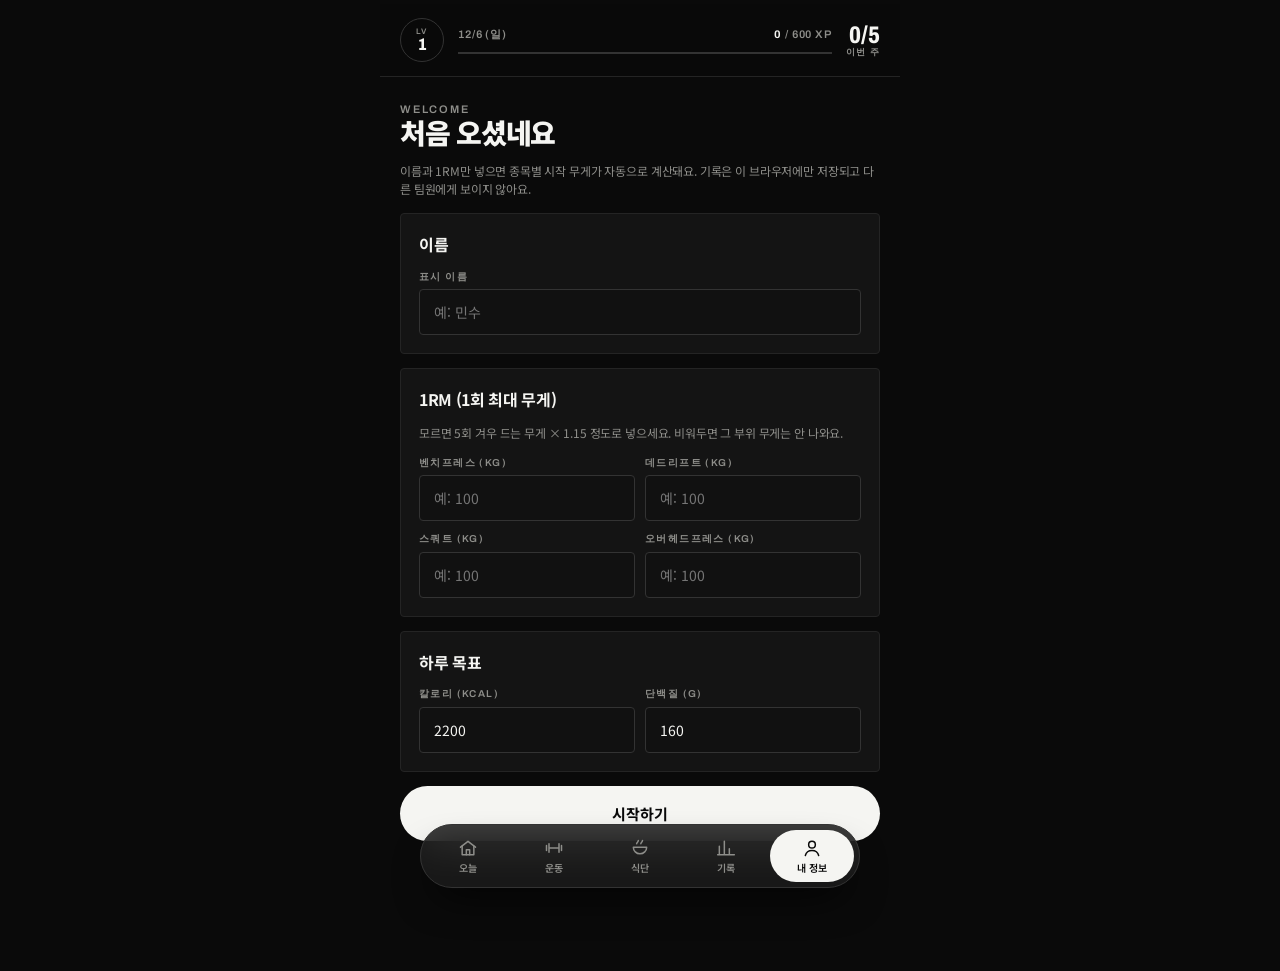
==== index.html @ 3317b4c7 "Add files via upload" ====
<!doctype html>
<html lang="ko">
<head>
<meta charset="utf-8">
<meta name="viewport" content="width=device-width,initial-scale=1,viewport-fit=cover">
<meta name="theme-color" content="#0a0a0a">
<meta name="apple-mobile-web-app-capable" content="yes">
<meta name="apple-mobile-web-app-status-bar-style" content="black-translucent">
<meta name="apple-mobile-web-app-title" content="PT 루틴">
<title>PT 루틴</title>
<link rel="preconnect" href="https://fonts.googleapis.com">
<link rel="stylesheet" href="https://fonts.googleapis.com/css2?family=Archivo:ital,wdth,wght@0,62..125,400..900;1,62..125,400..900&family=Noto+Sans+KR:wght@400;500;700;900&display=swap">
<link rel="stylesheet" href="style.css">
<style>body{margin:0;padding-top:env(safe-area-inset-top,0px)}</style>
</head>
<body>
<div class="app">
  <header class="hdr" id="hdr"></header>
  <main id="view"></main>
</div>
<nav class="tabbar" aria-label="메뉴"><div class="in" id="tabs" role="tablist"></div></nav>
<div id="timer" hidden></div>
<div id="sheet" hidden></div>
<div id="toast" class="toast" hidden></div>
<div id="clear" class="clear" role="dialog" aria-modal="true" hidden></div>
<script src="routine.js"></script>
<script src="app.js"></script>
</body>
</html>
---- style.css ----
/* Layout: premium training-club editorial. Matte black, hairline rules, huge condensed numerals, white primary actions, one signal orange. Single dark theme by design. */
:root{
  --bg:#0a0a0a; --bg2:#111111; --card:#141414; --card2:#1b1b1b; --line:#242424; --line2:#333333;
  --fg:#f5f5f2; --muted:#8e8e8a; --dim:#5c5c58;
  --sig:#ff5b1f; --sig-bg:rgba(255,91,31,.1);
  --cy:#f5f5f2; --vi:#f5f5f2; --pk:#f5f5f2;
  --gold:#ff5b1f; --gold2:#ff5b1f; --gold-ink:#0a0a0a;
  --ok:#d7ff3a; --ok-bg:rgba(215,255,58,.08);
  --p-red:#ff5b1f; --p-blue:#6e8bff; --p-green:#46c28e; --p-yellow:#e9b949; --p-violet:#a58bff; --p-gray:#8e8e8a;
  --grad:linear-gradient(var(--fg),var(--fg));
  --display:"Noto Sans KR","Apple SD Gothic Neo",system-ui,sans-serif;
  --hud:"Archivo","Helvetica Neue",Arial,sans-serif;
  --body:"Noto Sans KR",-apple-system,"Apple SD Gothic Neo",system-ui,sans-serif;
  --mono:"Archivo","Helvetica Neue",Arial,sans-serif;
  color-scheme:dark;
}
*{box-sizing:border-box;-webkit-tap-highlight-color:transparent}
[hidden]{display:none!important}
html,body{background:var(--bg)}
body{color:var(--fg);font-family:var(--body);font-size:15px;line-height:1.55;margin:0;min-height:100%;-webkit-font-smoothing:antialiased;letter-spacing:-.01em}
button{font:inherit;color:inherit}
button:focus-visible,input:focus-visible,summary:focus-visible{outline:2px solid var(--sig);outline-offset:2px}
.app{max-width:520px;margin:0 auto;padding-left:max(20px,env(safe-area-inset-left,0px));padding-right:max(20px,env(safe-area-inset-right,0px));padding-block:4px 130px}
.app,.app *{font-variant-numeric:tabular-nums}

/* header */
.hdr{position:sticky;top:env(safe-area-inset-top,0px);z-index:20;margin:0 -20px;padding:14px 20px 14px;display:flex;flex-wrap:wrap;align-items:center;gap:14px;background:rgba(10,10,10,.86);backdrop-filter:blur(20px);-webkit-backdrop-filter:blur(20px);border-bottom:1px solid var(--line)}
.lv{width:44px;height:44px;flex:0 0 auto;border-radius:50%;border:1px solid var(--line2);display:grid;place-items:center;font-family:var(--hud);line-height:1}
.lv span{text-align:center}
.lv small{display:block;font-size:8px;letter-spacing:.18em;color:var(--muted);font-weight:600}
.lv b{font-size:17px;font-weight:800;font-stretch:80%}
.xp{flex:1;min-width:0}
.xp-top{display:flex;justify-content:space-between;font-size:11px;color:var(--muted);font-family:var(--hud);letter-spacing:.08em;text-transform:uppercase;font-weight:600}
.xp-top b{color:var(--fg)}
.sync{font-style:normal;letter-spacing:.02em;text-transform:none;margin-left:4px;font-family:var(--body);font-weight:500}
.sync.cloud{color:var(--ok)}
.sync.login,.sync.local{color:var(--sig)}
.xpbar{height:2px;background:var(--line2);overflow:hidden;margin-top:9px}
.xpbar i{display:block;height:100%;background:var(--fg);width:0;transition:width .7s cubic-bezier(.2,.8,.2,1)}
.streak{flex:0 0 auto;text-align:right;font-family:var(--hud);font-size:9px;letter-spacing:.14em;color:var(--muted);line-height:1.1;text-transform:uppercase;font-weight:600}
.streak b{display:block;font-size:24px;font-weight:800;font-stretch:75%;color:var(--fg);letter-spacing:0}

h1,h2{font-family:var(--display);font-weight:900;margin:0;letter-spacing:-.045em;text-wrap:balance;line-height:1.05}
.sec{display:flex;flex-direction:column;gap:14px;padding-top:18px}
#view>.sec:first-child{padding-top:18px}
.eyebrow{font-family:var(--hud);font-size:11px;font-weight:600;letter-spacing:.16em;color:var(--muted);text-transform:uppercase}
.row{display:flex;align-items:center;gap:10px}
.sp{flex:1}
.muted{color:var(--muted)}
.small{font-size:12px;color:var(--muted)}

/* hero */
.hero{position:relative;overflow:hidden;border-radius:4px;padding:22px 20px 20px;display:flex;flex-direction:column;gap:16px;background:var(--card);border:1px solid var(--line)}
.hero::before{content:"";position:absolute;left:0;top:0;right:0;height:3px;background:var(--c)}
.hero .tag{font-family:var(--hud);font-size:11px;font-weight:700;letter-spacing:.16em;color:var(--c);text-transform:uppercase}
.hero h2{font-size:52px;margin-top:6px}
.hero p{margin:6px 0 0;color:var(--muted);font-size:13px}
.hero p b{color:var(--fg)}
.ring{width:84px;height:84px;flex:0 0 auto}
.ring circle{fill:none;stroke-width:4}
.ring .bgc{stroke:var(--line2)}
.ring .fgc{stroke:var(--fg);transition:stroke-dashoffset .7s}
.ring text{fill:var(--fg);font-family:var(--hud);font-weight:800;font-size:19px;font-stretch:80%}
.btn{border:0;border-radius:999px;padding:16px 18px;font-weight:700;font-size:15px;cursor:pointer;display:flex;align-items:center;justify-content:center;gap:8px;width:100%;letter-spacing:-.01em;transition:transform .15s,background .2s}
.btn.gold{background:var(--fg);color:var(--bg)}
.btn.ghost{background:transparent;color:var(--fg);border:1px solid var(--line2)}
.btn.done{background:transparent;color:var(--ok);border:1px solid var(--ok)}
.btn:active{transform:scale(.98)}
.chips{display:flex;gap:6px;flex-wrap:wrap}
.chip{font-size:11px;padding:4px 10px;border-radius:999px;border:1px solid var(--line2);color:var(--muted);font-family:var(--hud);letter-spacing:.04em}

/* week strip */
.week{display:grid;grid-template-columns:repeat(7,minmax(0,1fr));gap:0;border-top:1px solid var(--line);border-bottom:1px solid var(--line)}
.wd{display:flex;flex-direction:column;align-items:center;gap:7px;padding:12px 0;font-size:11px;color:var(--muted);min-width:0;font-family:var(--hud);font-weight:600;letter-spacing:.04em}
.wd+.wd{border-left:1px solid var(--line)}
.wd .dot{width:24px;height:24px;border-radius:50%;border:1px solid var(--line2);display:grid;place-items:center;font-size:11px;font-weight:700}
.wd.done .dot{background:var(--dc);color:#0a0a0a;border-color:var(--dc)}
.wd.today{color:var(--fg)}
.wd.today .dot{border-color:var(--fg)}
.wd .lbl{font-size:10px;white-space:nowrap;overflow:hidden;text-overflow:ellipsis;max-width:100%;padding:0 2px;font-family:var(--body);font-weight:500}

/* panels */
.panel{background:var(--card);border:1px solid var(--line);border-radius:4px;padding:18px;display:flex;flex-direction:column;gap:12px}
.panel h3{margin:0;font-size:16px;font-weight:700;letter-spacing:-.02em}
.q{width:100%;text-align:left;cursor:pointer;font:inherit;color:inherit;display:flex;align-items:center;gap:12px;padding:12px 2px;border:0;border-bottom:1px solid var(--line);background:none}
.q:last-child{border-bottom:0}
.q .box{width:20px;height:20px;border-radius:50%;border:1px solid var(--line2);display:grid;place-items:center;flex:0 0 auto;font-size:11px}
.q.on .box{background:var(--ok);border-color:var(--ok);color:#0a0a0a}
.q.on .qt{color:var(--dim);text-decoration:line-through}
.q .qt{flex:1;min-width:0;font-size:14px}
.q .xpv{font-family:var(--hud);font-size:11px;font-weight:700;color:var(--muted);letter-spacing:.06em}
.q.on .xpv{color:var(--dim)}

/* rotation */
.cyc{display:grid;grid-template-columns:repeat(4,minmax(0,1fr));gap:6px}
.cyc span{text-align:center;font-size:13px;font-weight:700;padding:11px 0;border-radius:999px;border:1px solid var(--line2);color:var(--muted)}
.cyc span.on{color:var(--dim);border-color:var(--line);text-decoration:line-through}
.cyc span.nx{background:var(--fg);border-color:var(--fg);color:var(--bg)}
.alts{display:grid;grid-template-columns:repeat(4,minmax(0,1fr));gap:6px}
.alts button{border:1px solid var(--line2);background:none;border-radius:999px;padding:11px 2px;font-size:13px;font-weight:700;color:var(--fg);cursor:pointer}
.cform{display:flex;flex-direction:column;gap:12px;padding:14px;border-radius:4px;background:var(--bg2);border:1px solid var(--line)}
.ctypes{display:flex;flex-wrap:wrap;gap:6px}
.ct{border:1px solid var(--line2);background:none;border-radius:999px;padding:7px 14px;font-size:13px;font-weight:700;cursor:pointer;color:var(--muted)}
.ct.on{background:var(--fg);border-color:var(--fg);color:var(--bg)}
#cmin{width:84px;height:46px;border-radius:999px;border:1px solid var(--line2);background:none;color:var(--fg);font-family:var(--hud);font-size:16px;font-weight:700;padding:0 14px;text-align:center}
.toggle{border:1px solid var(--line2);background:none;border-radius:999px;padding:7px 14px;font-size:12px;font-weight:700;color:var(--muted);cursor:pointer}
.toggle.on{background:var(--sig);border-color:var(--sig);color:#0a0a0a}

/* day chips */
.days{display:flex;gap:6px;overflow-x:auto;scrollbar-width:none;padding-bottom:2px}
.days::-webkit-scrollbar{display:none}
.days button{flex:0 0 auto;border:1px solid var(--line2);background:none;border-radius:999px;padding:9px 16px;font-weight:700;font-size:14px;cursor:pointer;display:flex;align-items:center;gap:7px;color:var(--muted)}
.days button i{width:6px;height:6px;border-radius:50%;background:var(--c)}
.days button[aria-selected="true"]{background:var(--fg);border-color:var(--fg);color:var(--bg)}
.days button .ck{font-size:11px;color:inherit}

/* exercise cards */
.ex{position:relative;background:var(--card);border:1px solid var(--line);border-radius:4px;padding:18px;display:flex;flex-direction:column;gap:12px;transition:border-color .3s}
.ex.complete{border-color:color-mix(in srgb,var(--ok) 45%,var(--line))}
.ex .top{display:flex;gap:12px;align-items:flex-start}
.ex .num{font-family:var(--hud);font-size:13px;font-weight:800;font-stretch:75%;color:var(--dim);flex:0 0 auto;padding-top:2px;min-width:20px}
.ex.complete .num{color:var(--ok)}
.ex h3{margin:0;font-size:17px;line-height:1.3;font-weight:700;letter-spacing:-.03em}
.ex .why{display:inline-block;margin-top:4px;font-size:10px;font-weight:700;color:var(--c);font-family:var(--hud);letter-spacing:.12em;text-transform:uppercase}
.ex .kg{margin-left:auto;font-family:var(--hud);font-weight:800;font-stretch:75%;font-size:24px;line-height:1;color:var(--fg);white-space:nowrap;text-align:right;letter-spacing:-.01em}
.ex .kg small{display:block;font-size:10px;color:var(--muted);font-weight:500;font-family:var(--body);font-stretch:100%;margin-top:4px;letter-spacing:0}
.meta{display:flex;flex-wrap:wrap;gap:0;border-top:1px solid var(--line);border-bottom:1px solid var(--line)}
.meta span{font-size:12px;padding:8px 12px 8px 0;margin-right:12px;color:var(--muted)}
.meta span+span{padding-left:12px;border-left:1px solid var(--line)}
.meta b{color:var(--fg);font-family:var(--hud);font-weight:700}
.last{font-size:12px;color:var(--muted);padding:9px 12px;border-radius:4px;background:var(--sig-bg);border-left:2px solid var(--sig)}
.last b{color:var(--fg);font-family:var(--hud)}
.sets{display:flex;flex-wrap:wrap;gap:8px;align-items:center}
.sets button.s{width:42px;height:42px;border-radius:50%;border:1px solid var(--line2);background:none;color:var(--muted);font-family:var(--hud);font-weight:800;font-size:16px;font-stretch:80%;cursor:pointer;transition:transform .15s,background .2s}
.sets button.s.on{background:var(--ok);border-color:var(--ok);color:#0a0a0a}
.sets button.s.pop{animation:pop .3s}
@keyframes pop{40%{transform:scale(1.12)}100%{transform:scale(1)}}
.sets input{margin-left:auto;width:96px;height:42px;border-radius:999px;border:1px solid var(--line2);background:none;color:var(--fg);font-family:var(--hud);font-weight:700;font-size:15px;padding:0 14px;text-align:center}
.alt{font-size:12px;color:var(--dim)}
.fb{gap:14px}
.fbt{display:flex;align-items:center;gap:12px;width:100%;text-align:left;padding:12px 14px;border:1px solid var(--line);border-radius:4px;background:var(--card);color:var(--fg);cursor:pointer;font-size:13px;font-weight:600}
.fbt small{display:block;font-size:10px;color:var(--muted);letter-spacing:.1em;font-family:var(--hud)}
.fbt>span:nth-child(2){flex:1;min-width:0}
.fbt b{color:var(--muted);font-size:20px}
.fbd{display:flex;gap:4px;overflow-x:auto;scrollbar-width:none;max-width:70%}
.fbd button{flex:0 0 auto;border:1px solid var(--line2);background:none;border-radius:999px;padding:4px 10px;font-size:11px;color:var(--muted);font-family:var(--hud);font-weight:700;cursor:pointer}
.fbd button.on{background:var(--fg);color:var(--bg);border-color:var(--fg)}
.fbh{display:flex;gap:14px;align-items:center}
.grade{flex:0 0 auto;width:54px;height:54px;border:2px solid;border-radius:50%;display:grid;place-items:center;font-family:var(--hud);font-weight:900;font-size:28px;font-stretch:80%}
.fbh p{margin:0;font-size:15px;font-weight:700;line-height:1.4;letter-spacing:-.02em}
.fbm small,.fbs small{font-size:10px;color:var(--muted);letter-spacing:.14em;font-family:var(--hud);font-weight:600;text-transform:uppercase}
.fbm b{font-family:var(--hud);font-size:18px;font-weight:800;font-stretch:80%}
.fbm em{font-style:normal;font-size:11px;color:var(--muted);margin-left:4px}
.fbm .meter{margin-top:6px}
.fbs{display:flex;flex-direction:column;gap:6px;border-top:1px solid var(--line);padding-top:12px}
.fbs ul{margin:0;padding:0;list-style:none;display:flex;flex-direction:column;gap:6px;font-size:14px}
.fbs li{padding-left:16px;position:relative}
.fbs li::before{content:'–';position:absolute;left:0;color:var(--dim)}
.fbs li.ok::before{content:'✓';color:var(--ok)}
.fbs li.dim{color:var(--muted);font-size:13px}
.fbs p{margin:0;font-size:14px}
.fbs.fix{background:var(--sig-bg);border:0;border-left:2px solid var(--sig);padding:12px;border-radius:4px}
.fbs .todo{font-weight:700}
.exm{display:flex;flex-direction:column;gap:6px}
.memob{align-self:flex-start;border:0;background:none;color:var(--muted);font-size:12px;font-weight:700;padding:2px 0;cursor:pointer}
.memob.has{color:var(--sig)}
.memoin{width:100%;height:42px;border-radius:4px;border:1px solid var(--line2);background:var(--bg2);color:var(--fg);padding:0 12px;font-size:14px;font-family:var(--body)}
.wu{gap:0}
.wu .wus{display:flex;justify-content:space-between;align-items:center;font-size:12px;padding-bottom:6px}
.wu .wus::before{content:none}
.wu .q .qt{font-size:13.5px}
.tool{display:block;font-style:normal;font-size:10px;font-weight:700;letter-spacing:.08em;color:var(--sig);margin-bottom:1px}
.wu .xpv{font-family:var(--body);font-weight:500;letter-spacing:0;white-space:nowrap}
.altb{align-self:flex-start;border:1px dashed var(--line2);background:none;border-radius:999px;padding:8px 14px;font-size:12px;color:var(--muted);cursor:pointer;text-align:left}
.altb b{color:var(--fg);font-weight:700}
.altb span{color:var(--sig);margin-left:2px}
.altb:active{background:var(--card2)}
.wr{width:100%;display:flex;align-items:baseline;gap:6px;padding:12px 18px;border:1px solid var(--line2);border-radius:999px;background:none;color:var(--fg);cursor:pointer;text-align:left}
.wr:active{background:var(--card2)}
.wr .wl{font-size:11px;color:var(--muted);font-family:var(--hud);letter-spacing:.12em;font-weight:600;margin-right:4px}
.wr b{font-family:var(--hud);font-weight:800;font-stretch:80%;font-size:24px;line-height:1}
.wr b small{font-size:12px;color:var(--muted);font-weight:600;margin-left:2px;font-stretch:100%}
.wr .wx{color:var(--dim);font-size:16px}
.wr .wh{margin-left:auto;font-size:11px;color:var(--dim)}
#sheet{position:fixed;inset:0;z-index:60}
#sheet .sbg{position:absolute;inset:0;background:rgba(0,0,0,.6);animation:fadein .2s}
#sheet .spanel{position:absolute;left:0;right:0;bottom:0;max-width:520px;margin:0 auto;background:var(--card);border-top:1px solid var(--line2);border-radius:20px 20px 0 0;padding:0 max(16px,env(safe-area-inset-right,0px)) calc(20px + env(safe-area-inset-bottom,0px)) max(16px,env(safe-area-inset-left,0px));animation:sheetup .28s cubic-bezier(.2,.9,.2,1)}
@keyframes sheetup{from{transform:translateY(100%)}}
@keyframes fadein{from{opacity:0}}
#sheet .shd{display:flex;align-items:center;gap:8px;padding:14px 0;border-bottom:1px solid var(--line)}
#sheet .shd span{flex:1;min-width:0;text-align:center;font-weight:700;font-size:14px;white-space:nowrap;overflow:hidden;text-overflow:ellipsis}
#sheet .shd button{border:0;background:none;font-size:15px;font-weight:700;cursor:pointer;padding:6px 4px;color:var(--muted)}
#sheet .shd .sok{color:var(--sig)}
.wheels{position:relative;display:grid;grid-template-columns:1.4fr 1fr;gap:8px;height:220px;margin-top:8px}
.wband{position:absolute;left:0;right:0;top:88px;height:44px;border-radius:12px;background:var(--card2);pointer-events:none}
.wcol{position:relative;min-width:0;-webkit-mask-image:linear-gradient(transparent,#000 35%,#000 65%,transparent);mask-image:linear-gradient(transparent,#000 35%,#000 65%,transparent)}
.wscroll{height:220px;overflow-y:scroll;scroll-snap-type:y mandatory;padding:88px 0;scrollbar-width:none;overscroll-behavior:contain}
.wscroll::-webkit-scrollbar{display:none}
.wi{height:44px;display:flex;align-items:center;justify-content:center;scroll-snap-align:center;font-family:var(--hud);font-weight:700;font-stretch:80%;font-size:22px;color:var(--dim);cursor:pointer;transition:color .15s,font-size .15s}
.wi.on{color:var(--fg);font-size:28px;font-weight:800}
.wi small{font-size:12px;margin-left:3px;font-stretch:100%;color:var(--muted)}
details{border-top:1px solid var(--line);padding-top:10px}
summary{cursor:pointer;font-size:12px;font-weight:700;color:var(--fg);list-style:none;font-family:var(--hud);letter-spacing:.1em;text-transform:uppercase}
summary::-webkit-details-marker{display:none}
summary::before{content:"+ "}
details[open] summary::before{content:"− "}
.guide{margin:10px 0 0;padding:0;list-style:none;display:flex;flex-direction:column;gap:8px;font-size:14px;color:#d6d6d2}
.guide li span{display:inline-block;min-width:60px;font-size:11px;font-weight:700;color:var(--muted)}

/* food + stats */
.targets{display:grid;grid-template-columns:repeat(2,minmax(0,1fr));gap:0;border:1px solid var(--line);border-radius:4px;background:var(--card)}
.targets .t{border:0;border-radius:0}
.targets .t+.t{border-left:1px solid var(--line)}
.t{background:var(--card);border:1px solid var(--line);border-radius:4px;padding:16px;min-width:0}
.t small{font-size:10px;color:var(--muted);display:block;letter-spacing:.14em;font-family:var(--hud);font-weight:600;text-transform:uppercase}
.t b{font-family:var(--hud);font-size:30px;font-weight:800;font-stretch:75%;line-height:1.1;letter-spacing:-.01em}
.t em{font-style:normal;font-size:11px;color:var(--muted)}
.meter{height:2px;background:var(--line2);overflow:hidden;margin-top:12px}
.meter i{display:block;height:100%;background:var(--fg);width:0;transition:width .5s}
.meter.p i{background:var(--sig)}
.meal .mh{display:flex;justify-content:space-between;align-items:baseline;gap:8px;flex-wrap:wrap}
.meal .mh span{font-family:var(--hud);font-size:12px;color:var(--muted);font-weight:700;letter-spacing:.06em}
.opts{margin:0;padding:0;list-style:none;display:flex;flex-direction:column;gap:0}
.pick{width:100%;text-align:left;padding:13px 2px;border:0;border-bottom:1px solid var(--line);background:none;cursor:pointer;font-size:14px;display:block}
.opts li:last-child .pick{border-bottom:0}
.pick b{font-family:var(--hud);color:var(--fg);margin-right:6px;font-weight:800}
.pick small{display:block;font-size:12px;color:var(--muted);margin-top:3px}
.pick.on b{color:var(--ok)}
.pick.on b::after{content:" ●";font-size:9px;vertical-align:2px}
.static li{padding:12px 2px;border-bottom:1px solid var(--line);font-size:14px}
.static li:last-child{border-bottom:0}
.static li small{display:block;font-size:12px;color:var(--muted)}
.memo,.fields input{width:100%;height:46px;border-radius:4px;border:1px solid var(--line2);background:var(--bg2);color:var(--fg);padding:0 14px;font-size:14px;font-family:var(--body)}
.fields{display:grid;grid-template-columns:repeat(2,minmax(0,1fr));gap:10px}
.fields label{display:flex;flex-direction:column;gap:5px;min-width:0}
.fields label span{font-size:10px;color:var(--muted);font-weight:600;font-family:var(--hud);letter-spacing:.14em;text-transform:uppercase}
ul.plain{margin:0;padding-left:18px;display:flex;flex-direction:column;gap:6px;font-size:14px;color:#d6d6d2}
.hist{display:flex;flex-direction:column;gap:0;border-top:1px solid var(--line)}
.hrow{display:grid;grid-template-columns:56px minmax(0,1fr) auto;gap:2px 12px;align-items:center;padding:13px 2px;border:0;border-bottom:1px solid var(--line);background:none;cursor:pointer;text-align:left;color:var(--fg)}
.hrow b{grid-row:span 2;font-family:var(--hud);font-size:15px;font-weight:800;font-stretch:80%}
.hrow .w{grid-row:span 2;font-family:var(--hud);font-size:13px;font-weight:700;color:var(--muted)}
.hrow span{font-size:13px;min-width:0}
.hrow span.s2{color:var(--muted);font-size:12px}
.stats{display:grid;grid-template-columns:repeat(3,minmax(0,1fr));gap:8px}
textarea{width:100%;min-height:160px;border-radius:4px;border:1px solid var(--line2);background:var(--bg2);color:var(--fg);font-family:var(--body);font-size:12px;padding:12px}

/* bottom nav */
.tabbar{position:fixed;left:0;right:0;bottom:0;z-index:30;padding:0 max(16px,env(safe-area-inset-right,0px)) calc(12px + env(safe-area-inset-bottom,0px)) max(16px,env(safe-area-inset-left,0px))}
.tabbar .in{max-width:440px;margin:0 auto;display:grid;grid-template-columns:repeat(5,1fr);gap:2px;padding:5px;border-radius:999px;background:rgba(28,28,28,.82);backdrop-filter:blur(20px) saturate(160%);-webkit-backdrop-filter:blur(20px) saturate(160%);border:1px solid var(--line2);box-shadow:0 20px 40px -16px rgba(0,0,0,.9)}
.tabbar button{border:0;background:none;display:flex;flex-direction:column;align-items:center;gap:2px;padding:8px 0 7px;font-size:10px;font-weight:600;color:var(--muted);cursor:pointer;border-radius:999px;transition:color .2s,background .2s}
.tabbar button svg{width:20px;height:20px;stroke:currentColor;fill:none;stroke-width:1.8;stroke-linecap:round;stroke-linejoin:round}
.tabbar button[aria-selected="true"]{color:var(--bg);background:var(--fg)}

/* rest timer */
.timer{position:fixed;left:50%;transform:translateX(-50%);bottom:calc(84px + env(safe-area-inset-bottom,0px));z-index:31;display:flex;align-items:center;gap:12px;padding:10px 10px 10px 20px;border-radius:999px;background:var(--fg);color:var(--bg);width:min(340px,calc(100% - 32px));box-shadow:0 20px 40px -12px rgba(0,0,0,.8)}
.timer b{font-family:var(--hud);font-size:26px;font-weight:800;font-stretch:75%;min-width:62px}
.timer .tl{flex:1;min-width:0;font-size:11px;color:#55554f}
.timer .tbar{height:2px;background:rgba(0,0,0,.12);margin-top:6px;overflow:hidden}
.timer .tbar i{display:block;height:100%;background:var(--bg);width:100%}
.timer button{border:1px solid rgba(0,0,0,.18);background:none;border-radius:999px;padding:8px 13px;font-size:12px;font-weight:700;cursor:pointer;color:var(--bg)}
.timer.go{background:var(--ok)}

/* toast */
.toast{white-space:nowrap;max-width:calc(100% - 32px);overflow:hidden;text-overflow:ellipsis;position:fixed;left:50%;top:calc(env(safe-area-inset-top,0px) + 14px);transform:translateX(-50%);z-index:40;padding:10px 18px;border-radius:999px;background:var(--fg);color:var(--bg);font-weight:700;font-size:13px;box-shadow:0 12px 30px -10px rgba(0,0,0,.8);animation:tin .25s}
@keyframes tin{from{transform:translate(-50%,-12px);opacity:0}}

/* complete overlay */
.clear{position:fixed;inset:0;z-index:50;background:rgba(10,10,10,.97);display:flex;align-items:center;justify-content:center;padding:24px}
.clear canvas{position:absolute;inset:0;width:100%;height:100%;pointer-events:none}
.clear .box{position:relative;width:min(380px,100%);text-align:left;display:flex;flex-direction:column;gap:16px;animation:rise .5s cubic-bezier(.2,.9,.2,1)}
@keyframes rise{from{transform:translateY(24px);opacity:0}}
.clear .badge{width:56px;height:56px;border-radius:50%;background:var(--ok);display:grid;place-items:center}
.clear .badge svg{width:28px;height:28px;stroke:#0a0a0a;stroke-width:3;fill:none;stroke-linecap:round;stroke-linejoin:round}
.clear h1{font-family:var(--hud);font-weight:900;font-style:italic;font-stretch:70%;font-size:64px;line-height:.9;letter-spacing:-.01em;text-transform:uppercase;color:var(--fg)}
.clear .sub{color:var(--muted);font-weight:500}
.clear .stats .t b{font-size:24px}
.lvup{align-self:flex-start;font-family:var(--hud);font-weight:800;font-size:12px;letter-spacing:.14em;color:#0a0a0a;background:var(--sig);border-radius:999px;padding:7px 14px}
.buddyc{display:flex;align-items:center;gap:16px;padding:6px 0 2px}
.bwrap{position:relative;flex:0 0 auto;width:136px;height:170px;border:0;background:none;padding:0;cursor:pointer}
.buddy{width:136px;height:170px;overflow:visible}
.buddy .bd{transform-origin:80px 192px;animation:breathe 3.2s ease-in-out infinite}
.buddy .eyes{transform-box:fill-box;transform-origin:center;animation:blink 4.5s infinite}
.buddy.flex .arms{transform-box:fill-box;transform-origin:center bottom;animation:flexy 1.4s ease-in-out infinite}
.buddy .spk{transform-box:fill-box;transform-origin:center;animation:twinkle 1.8s ease-in-out infinite}
.pop2{animation:pop .35s}
@keyframes breathe{50%{transform:scale(1.012,1.025)}}
@keyframes blink{0%,94%,100%{transform:scaleY(1)}96%{transform:scaleY(.1)}}
@keyframes flexy{50%{transform:scale(1.05)}}
@keyframes twinkle{50%{transform:scale(.4);opacity:.4}}
.binfo{flex:1;min-width:0;display:flex;flex-direction:column;gap:6px}
.binfo h2{font-size:34px}
.bxp{height:2px;background:var(--line2);overflow:hidden}
.bxp i{display:block;height:100%;background:var(--ok)}
.binfo .small b{color:var(--fg)}
@media (prefers-reduced-motion: reduce){*{animation:none!important;transition:none!important}}
.offwarn{flex-basis:100%;width:100%;margin-top:-4px;padding:8px 10px;border-radius:8px;background:#ff8a0022;color:#ffb057;font-size:12px;line-height:1.4}
.bwrap .pose{position:absolute;left:-10px;right:-10px;bottom:-14px;text-align:center;font-family:var(--hud);font-size:10px;font-weight:700;letter-spacing:.06em;color:var(--muted);white-space:nowrap}
.sendr{margin:0;font-size:14px;line-height:1.5;padding:10px 12px;border-radius:8px}
.sendr.ok{background:#3ddc8422;color:#7ee8a8}
.sendr.ng{background:#ff8a0022;color:#ffb057}
.wkc{width:100%;height:130px;overflow:visible}
.wkc text{font-size:9px;fill:var(--fg);font-family:var(--hud);font-weight:700}
.wkc text.d{fill:var(--muted);font-weight:500}
.wk li b{font-family:var(--hud)}
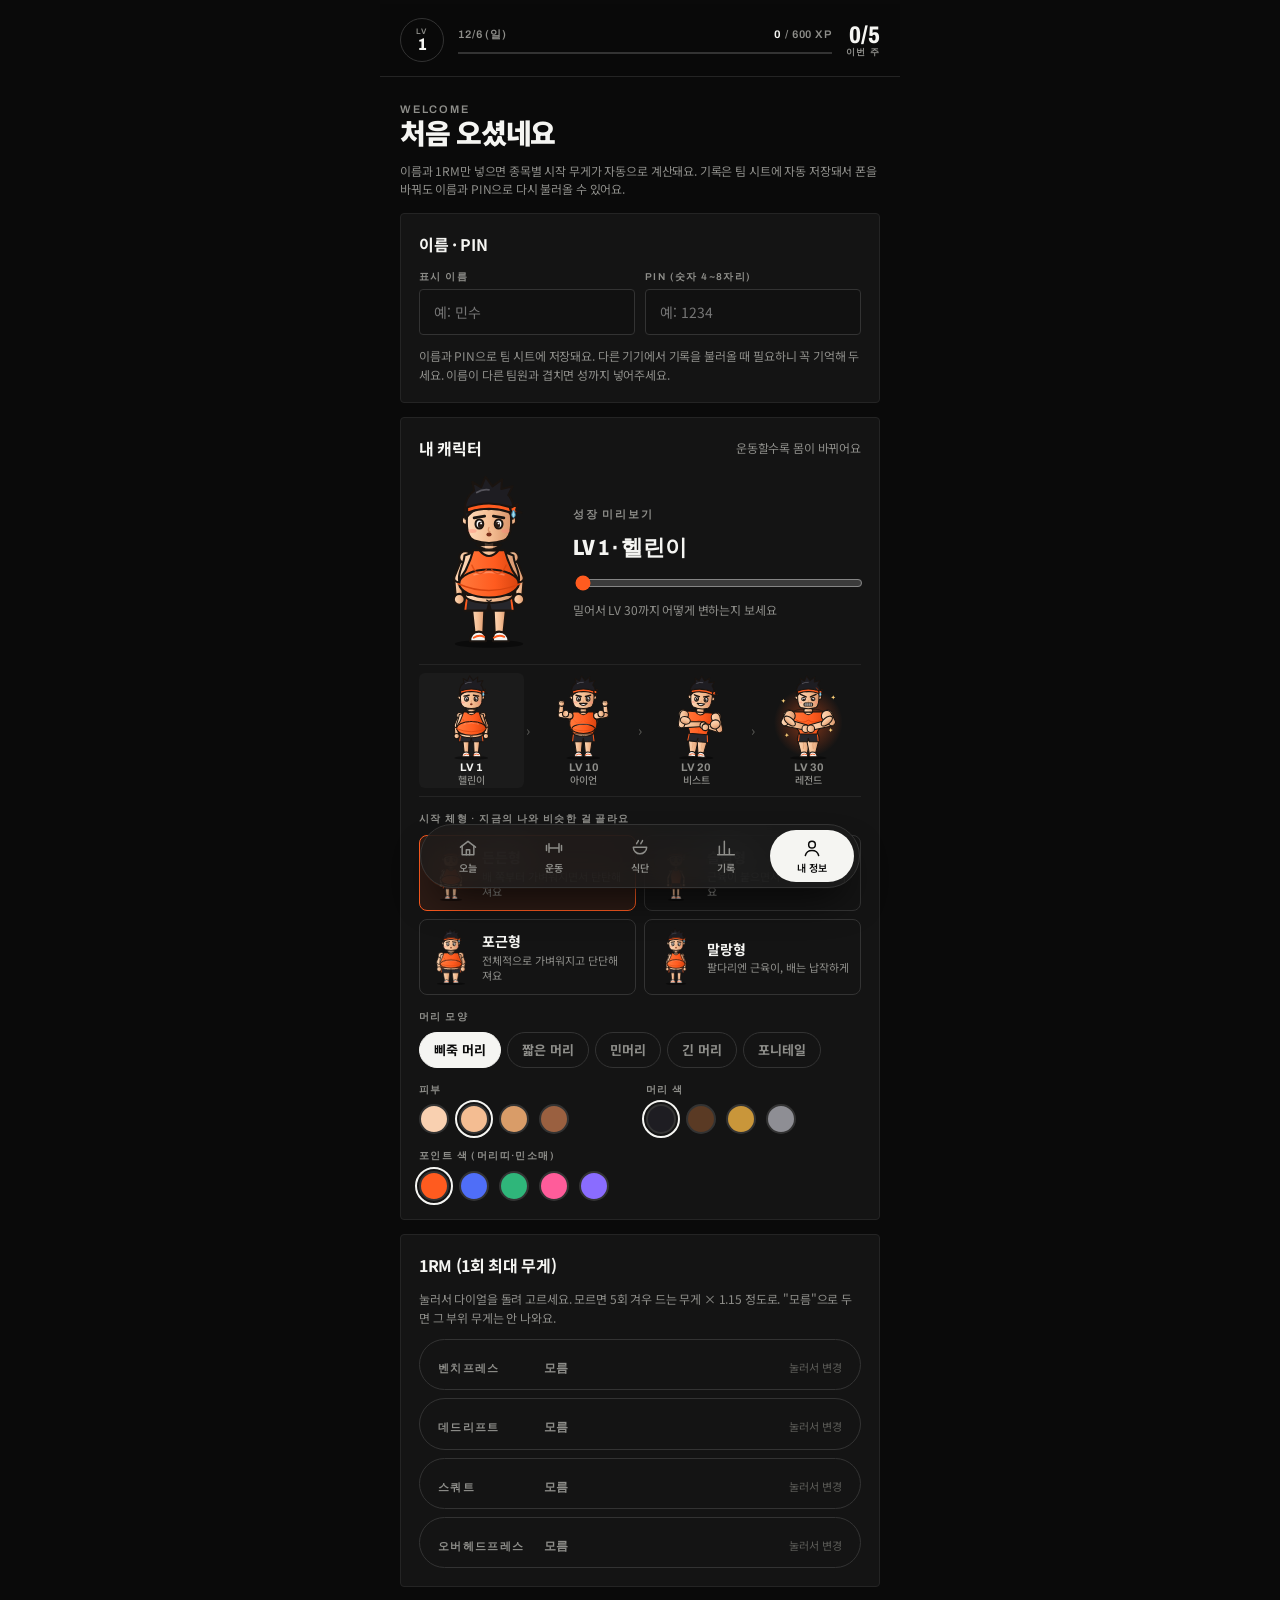
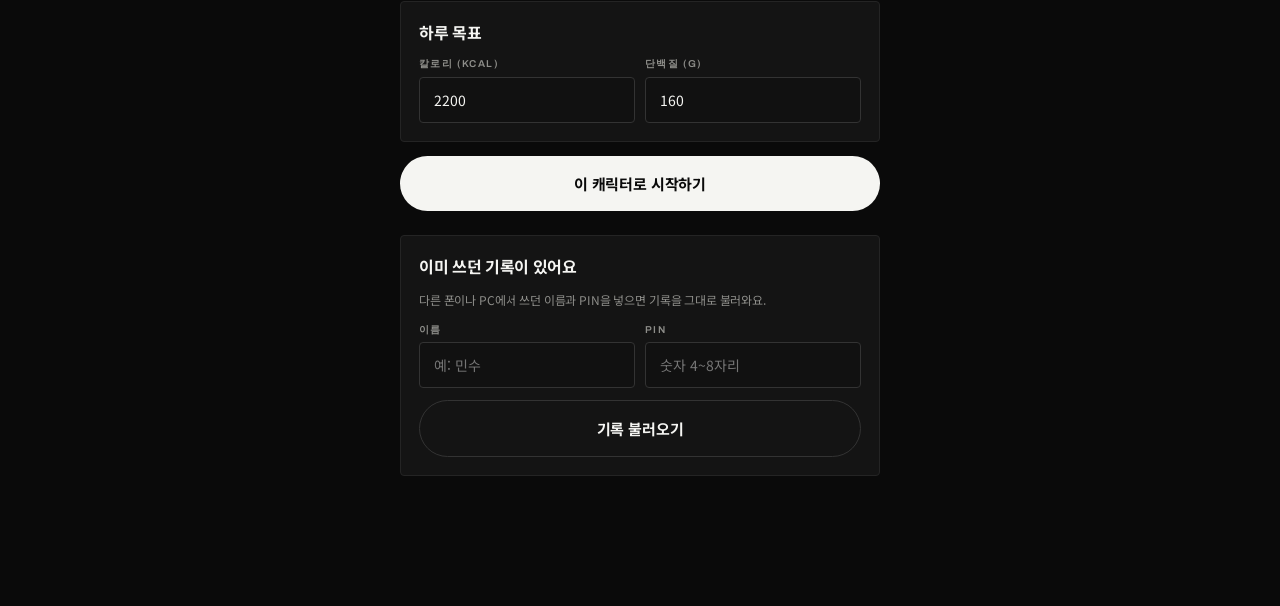
==== commit 97dc0215: "앱 아이콘·manifest 추가(홈 화면에 진짜 앱처럼), 아이폰·갤럭시 시작 가이드 페이지 - icons/: 홈 화면 아이콘 180·192·512, manifest.webmani" ====
--- a/index.html
+++ b/index.html
@@ -8,6 +8,9 @@
 <meta name="apple-mobile-web-app-status-bar-style" content="black-translucent">
 <meta name="apple-mobile-web-app-title" content="PT 루틴">
 <title>PT 루틴</title>
+<link rel="manifest" href="manifest.webmanifest">
+<link rel="apple-touch-icon" href="icons/icon-180.png">
+<link rel="icon" type="image/png" href="icons/icon-192.png">
 <link rel="preconnect" href="https://fonts.googleapis.com">
 <link rel="stylesheet" href="https://fonts.googleapis.com/css2?family=Archivo:ital,wdth,wght@0,62..125,400..900;1,62..125,400..900&family=Noto+Sans+KR:wght@400;500;700;900&display=swap">
 <link rel="stylesheet" href="style.css">
--- a/style.css
+++ b/style.css
@@ -32,7 +32,7 @@
 .xp{flex:1;min-width:0}
 .xp-top{display:flex;justify-content:space-between;font-size:11px;color:var(--muted);font-family:var(--hud);letter-spacing:.08em;text-transform:uppercase;font-weight:600}
 .xp-top b{color:var(--fg)}
-.sync{font-style:normal;letter-spacing:.02em;text-transform:none;margin-left:4px;font-family:var(--body);font-weight:500}
+.sync{white-space:nowrap;font-style:normal;letter-spacing:.02em;text-transform:none;margin-left:4px;font-family:var(--body);font-weight:500}
 .sync.cloud{color:var(--ok)}
 .sync.login,.sync.local{color:var(--sig)}
 .xpbar{height:2px;background:var(--line2);overflow:hidden;margin-top:9px}
@@ -261,7 +261,7 @@
 .timer.go{background:var(--ok)}
 
 /* toast */
-.toast{white-space:nowrap;max-width:calc(100% - 32px);overflow:hidden;text-overflow:ellipsis;position:fixed;left:50%;top:calc(env(safe-area-inset-top,0px) + 14px);transform:translateX(-50%);z-index:40;padding:10px 18px;border-radius:999px;background:var(--fg);color:var(--bg);font-weight:700;font-size:13px;box-shadow:0 12px 30px -10px rgba(0,0,0,.8);animation:tin .25s}
+.toast{white-space:nowrap;z-index:80!important;max-width:calc(100% - 32px);overflow:hidden;text-overflow:ellipsis;position:fixed;left:50%;top:calc(env(safe-area-inset-top,0px) + 14px);transform:translateX(-50%);z-index:40;padding:10px 18px;border-radius:999px;background:var(--fg);color:var(--bg);font-weight:700;font-size:13px;box-shadow:0 12px 30px -10px rgba(0,0,0,.8);animation:tin .25s}
 @keyframes tin{from{transform:translate(-50%,-12px);opacity:0}}
 
 /* complete overlay */
@@ -302,3 +302,35 @@
 .wkc text{font-size:9px;fill:var(--fg);font-family:var(--hud);font-weight:700}
 .wkc text.d{fill:var(--muted);font-weight:500}
 .wk li b{font-family:var(--hud)}
+
+/* character creator */
+.lk{gap:14px}
+.lk-stage{display:flex;gap:14px;align-items:center}
+.lk-big{flex:0 0 auto;width:140px;height:175px}
+.lk-big .buddy{width:140px;height:175px}
+.lk-side{flex:1;min-width:0;display:flex;flex-direction:column;gap:8px}
+.lk-lv{font-family:var(--hud);font-size:22px;font-weight:800;font-stretch:80%}
+.lk input[type=range]{width:100%;accent-color:var(--sig)}
+.grow{display:flex;align-items:center;gap:2px;border-top:1px solid var(--line);border-bottom:1px solid var(--line);padding:8px 0}
+.grow i{font-style:normal;color:var(--dim);font-size:14px}
+.grow .gr{flex:1;min-width:0;border:0;background:none;padding:2px;border-radius:6px;cursor:pointer;color:var(--muted);display:flex;flex-direction:column;align-items:center}
+.grow .gr.on{background:var(--card2);color:var(--fg)}
+.grow .buddy{width:100%;height:auto;max-height:86px}
+.grow .gr span{font-family:var(--hud);font-size:11px;font-weight:700;text-align:center;line-height:1.2}
+.grow .gr small{display:block;font-family:var(--body);font-weight:500;font-size:10px;color:var(--muted)}
+.lk-h{display:block;font-size:10px;color:var(--muted);letter-spacing:.14em;font-family:var(--hud);font-weight:600;text-transform:uppercase;margin-bottom:-6px}
+.bodies{display:grid;grid-template-columns:repeat(2,minmax(0,1fr));gap:8px}
+.bodyb{display:flex;align-items:center;gap:8px;padding:8px;border:1px solid var(--line2);border-radius:8px;background:none;color:var(--fg);cursor:pointer;text-align:left}
+.bodyb.on{border-color:var(--sig);background:var(--sig-bg)}
+.bodyb .bthumb{flex:0 0 auto;width:46px;height:58px}
+.bodyb .buddy{width:46px;height:58px}
+.bodyb b{display:block;font-size:14px}
+.bodyb small{display:block;font-size:11px;color:var(--muted);line-height:1.35}
+.sws{display:flex;gap:10px;flex-wrap:wrap}
+.sw{width:30px;height:30px;border-radius:50%;border:2px solid var(--line2);cursor:pointer;padding:0}
+.sw.on{outline:2px solid var(--fg);outline-offset:2px}
+.lk-row{display:grid;grid-template-columns:repeat(2,minmax(0,1fr));gap:12px}
+.lk-row>div{display:flex;flex-direction:column;gap:12px}
+.wheels.one{grid-template-columns:1fr}
+.rms{display:grid;grid-template-columns:1fr;gap:8px}
+.rms .wr .wl{min-width:96px}
